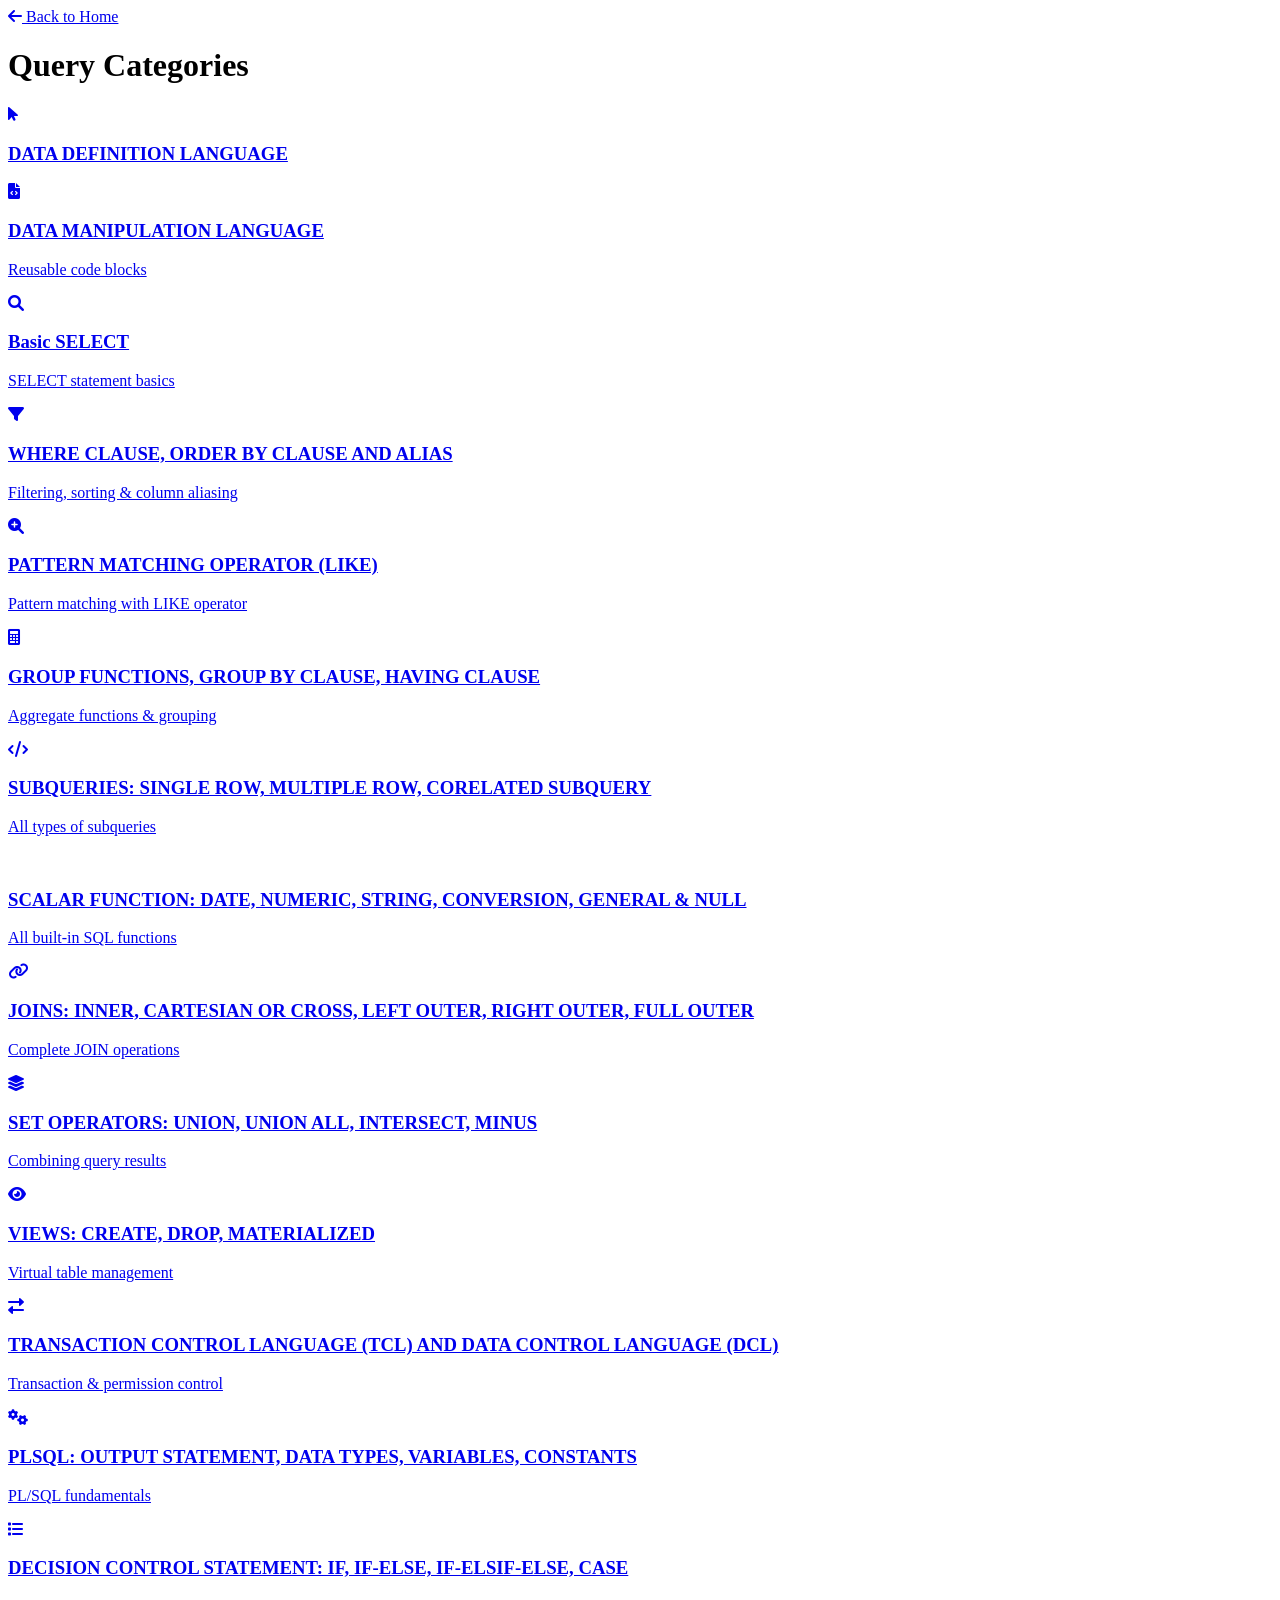
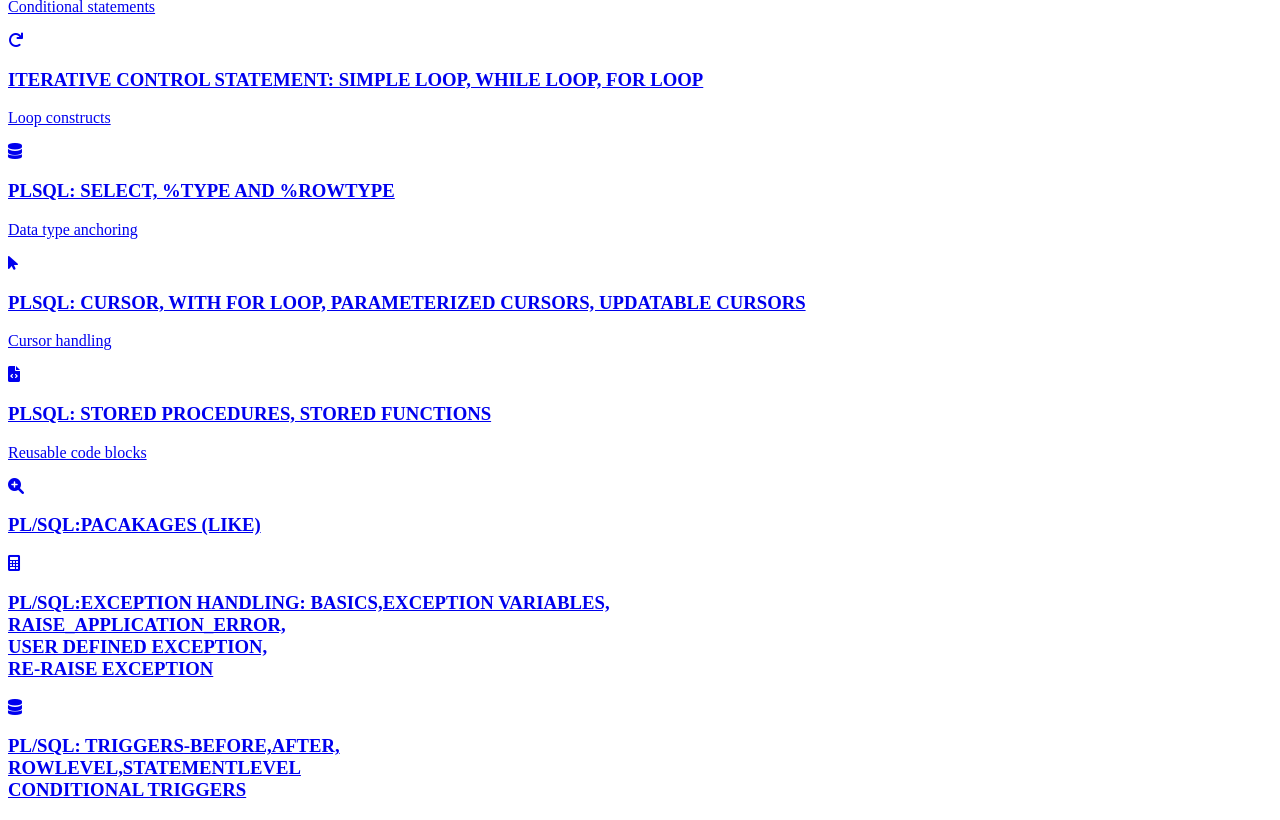
==== categories.html @ a37a0552 "Rename categories.HTML to categories.html" ====
<!DOCTYPE html>
<html lang="en">
<head>
    <meta charset="UTF-8">
    <meta name="viewport" content="width=device-width, initial-scale=1.0">
    <title>DBMS Categories - SQL & PL/SQL</title>
    <link rel="stylesheet" href="style.css">
    <link href="https://cdnjs.cloudflare.com/ajax/libs/font-awesome/6.0.0/css/all.min.css" rel="stylesheet">
</head>
<body>
    <div class="container">
        <header class="page-header">
            <a href="index.html" class="back-btn">
                <i class="fas fa-arrow-left"></i> Back to Home
            </a>
            <h1>Query Categories</h1>
        </header>

        <div class="categories-grid">
            <!-- 1 -->
               <a href="DDL.HTML" class="category-card">
                <div class="card-icon"><i class="fas fa-mouse-pointer"></i></div>
                <h3>DATA DEFINITION LANGUAGE</h3>
               
            </a>

            <!-- 16 -->
            <a href="DML.html" class="category-card">
                <div class="card-icon"><i class="fas fa-file-code"></i></div>
                <h3>DATA MANIPULATION LANGUAGE</h3>
                <p>Reusable code blocks</p>
            </a>
            <a href="basic_select.html" class="category-card">
                <div class="card-icon"><i class="fas fa-search"></i></div>
                <h3>Basic SELECT</h3>
                <p>SELECT statement basics</p>
            </a>

           
            <a href="where.html" class="category-card">
                <div class="card-icon"><i class="fas fa-filter"></i></div>
                <h3>WHERE CLAUSE, ORDER BY CLAUSE AND ALIAS</h3>
                <p>Filtering, sorting & column aliasing</p>
            </a>

            <!-- 3 -->
            <a href="pattern_match.html" class="category-card">
                <div class="card-icon"><i class="fas fa-search-plus"></i></div>
                <h3>PATTERN MATCHING OPERATOR (LIKE)</h3>
                <p>Pattern matching with LIKE operator</p>
            </a>

            <!-- 4 -->
            <a href="group_function.html" class="category-card">
                <div class="card-icon"><i class="fas fa-calculator"></i></div>
                <h3>GROUP FUNCTIONS, GROUP BY CLAUSE, HAVING CLAUSE</h3>
                <p>Aggregate functions & grouping</p>
            </a>

            <!-- 5 -->
            <a href="subqueries.html" class="category-card">
                <div class="card-icon"><i class="fas fa-code"></i></div>
                <h3>SUBQUERIES: SINGLE ROW, MULTIPLE ROW, CORELATED SUBQUERY</h3>
                <p>All types of subqueries</p>
            </a>

            <!-- 6 -->
            <a href="scalor.html" class="category-card">
                <div class="card-icon"><i class="fas fa-function"></i></div>
                <h3>SCALAR FUNCTION: DATE, NUMERIC, STRING, CONVERSION, GENERAL & NULL</h3>
                <p>All built-in SQL functions</p>
            </a>

            <!-- 7 -->
            <a href="joins.html" class="category-card">
                <div class="card-icon"><i class="fas fa-link"></i></div>
                <h3>JOINS: INNER, CARTESIAN OR CROSS, LEFT OUTER, RIGHT OUTER, FULL OUTER</h3>
                <p>Complete JOIN operations</p>
            </a>

            <!-- 8 -->
            <a href="set.html" class="category-card">
                <div class="card-icon"><i class="fas fa-layer-group"></i></div>
                <h3>SET OPERATORS: UNION, UNION ALL, INTERSECT, MINUS</h3>
                <p>Combining query results</p>
            </a>

            <!-- 9 -->
            <a href="views.html" class="category-card">
                <div class="card-icon"><i class="fas fa-eye"></i></div>
                <h3>VIEWS: CREATE, DROP, MATERIALIZED</h3>
                <p>Virtual table management</p>
            </a>

            <!-- 10 -->
            <a href="tcl.html" class="category-card">
                <div class="card-icon"><i class="fas fa-exchange-alt"></i></div>
                <h3>TRANSACTION CONTROL LANGUAGE (TCL) AND DATA CONTROL LANGUAGE (DCL)</h3>
                <p>Transaction & permission control</p>
            </a>

            <!-- 11 -->
            <a href="sql.html" class="category-card">
                <div class="card-icon"><i class="fas fa-cogs"></i></div>
                <h3>PLSQL: OUTPUT STATEMENT, DATA TYPES, VARIABLES, CONSTANTS</h3>
                <p>PL/SQL fundamentals</p>
            </a>

            <!-- 12 -->
            <a href="ifelse.html" class="category-card">
                <div class="card-icon"><i class="fas fa-list"></i></div>
                <h3>DECISION CONTROL STATEMENT: IF, IF-ELSE, IF-ELSIF-ELSE, CASE</h3>
                <p>Conditional statements</p>
            </a>

            <!-- 13 -->
            <a href="loops.html" class="category-card">
                <div class="card-icon"><i class="fas fa-redo"></i></div>
                <h3>ITERATIVE CONTROL STATEMENT: SIMPLE LOOP, WHILE LOOP, FOR LOOP</h3>
                <p>Loop constructs</p>
            </a>

            <!-- 14 -->
            <a href="selecttype.html" class="category-card">
                <div class="card-icon"><i class="fas fa-database"></i></div>
                <h3>PLSQL: SELECT, %TYPE AND %ROWTYPE</h3>
                <p>Data type anchoring</p>
            </a>

            <!-- 15 -->
            <a href="cursors.html" class="category-card">
                <div class="card-icon"><i class="fas fa-mouse-pointer"></i></div>
                <h3>PLSQL: CURSOR, WITH FOR LOOP, PARAMETERIZED CURSORS, UPDATABLE CURSORS</h3>
                <p>Cursor handling</p>
            </a>

            <!-- 16 -->
            <a href="storedproc.html" class="category-card">
                <div class="card-icon"><i class="fas fa-file-code"></i></div>
                <h3>PLSQL: STORED PROCEDURES, STORED FUNCTIONS</h3>
                <p>Reusable code blocks</p>
            </a>
              <a href="pattern_match.html" class="category-card">
                <div class="card-icon"><i class="fas fa-search-plus"></i></div>
                <h3> PL/SQL:PACAKAGES (LIKE)</h3>
                
            </a>

            <!-- 4 -->
            <a href="exception.html" class="category-card">
                <div class="card-icon"><i class="fas fa-calculator"></i></div>
                <h3> PL/SQL:EXCEPTION HANDLING: BASICS,EXCEPTION VARIABLES,<br> RAISE_APPLICATION_ERROR,<br>USER DEFINED EXCEPTION,<br>RE-RAISE EXCEPTION </h3>
                
            </a>
               <a href="trigger.html" class="category-card">
                <div class="card-icon"><i class="fas fa-database"></i></div>
                <h3> PL/SQL: TRIGGERS-BEFORE,AFTER,<br>ROWLEVEL,STATEMENTLEVEL<br>CONDITIONAL TRIGGERS</h3>
                
            </a>


        </div>
    </div>

    <script src="script.js"></script>
</body>
</html>
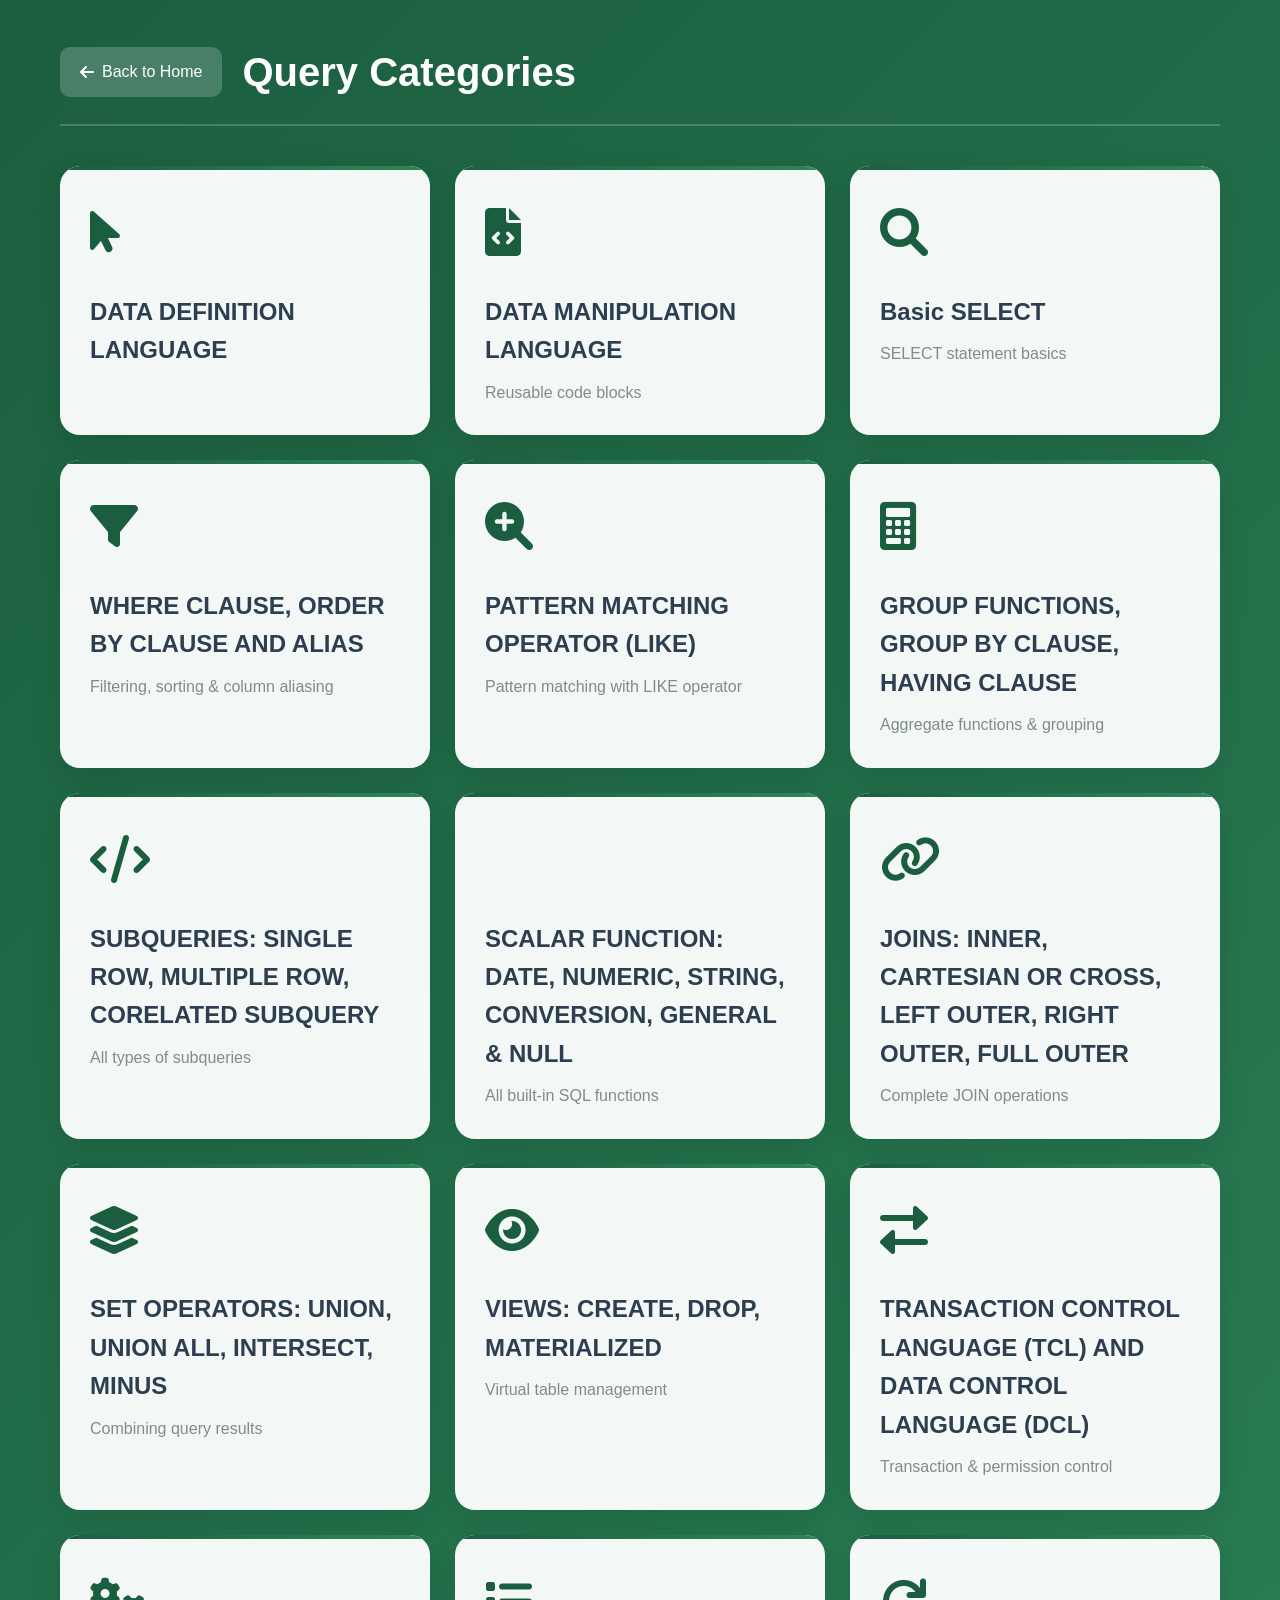
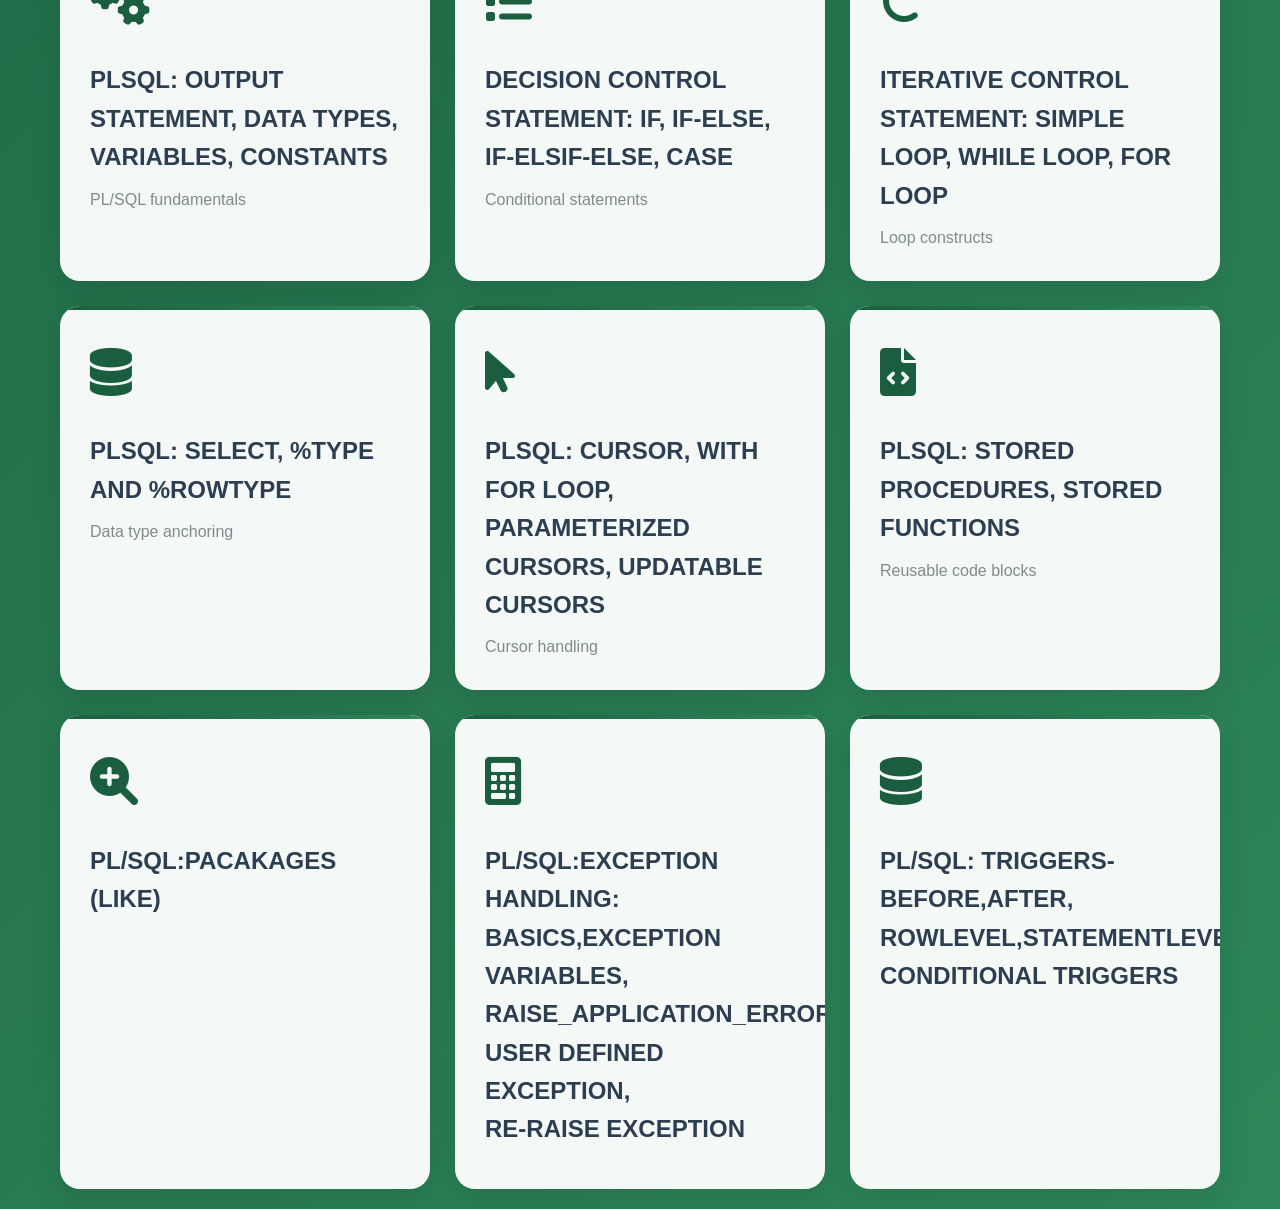
==== commit 6a3b82da: "Update categories.html" ====
--- a/categories.html
+++ b/categories.html
@@ -18,14 +18,14 @@
 
         <div class="categories-grid">
             <!-- 1 -->
-               <a href="DDL.HTML" class="category-card">
+               <a href="ddl.html" class="category-card">
                 <div class="card-icon"><i class="fas fa-mouse-pointer"></i></div>
                 <h3>DATA DEFINITION LANGUAGE</h3>
                
             </a>
 
             <!-- 16 -->
-            <a href="DML.html" class="category-card">
+            <a href="dml.html" class="category-card">
                 <div class="card-icon"><i class="fas fa-file-code"></i></div>
                 <h3>DATA MANIPULATION LANGUAGE</h3>
                 <p>Reusable code blocks</p>
--- a/style.css
+++ b/style.css
@@ -0,0 +1,305 @@
+* {
+    margin: 0;
+    padding: 0;
+    box-sizing: border-box;
+}
+
+body {
+    font-family: 'Segoe UI', Tahoma, Geneva, Verdana, sans-serif;
+    line-height: 1.6;
+    color: #333;
+    background: linear-gradient(135deg, #1b5e3f 0%, #2d8659 100%);
+    min-height: 100vh;
+}
+
+.container {
+    max-width: 1200px;
+    margin: 0 auto;
+    padding: 20px;
+}
+
+/* Hero Section */
+.hero-section {
+    text-align: center;
+    padding: 100px 20px;
+    color: white;
+    background: rgba(255, 255, 255, 0.1);
+    backdrop-filter: blur(10px);
+    border-radius: 20px;
+    margin: 40px 0;
+    box-shadow: 0 20px 40px rgba(0, 0, 0, 0.1);
+}
+
+.main-heading {
+    font-size: 3.5rem;
+    font-weight: 700;
+    margin-bottom: 20px;
+    text-shadow: 2px 2px 4px rgba(0, 0, 0, 0.3);
+}
+
+.sub-heading {
+    font-size: 2rem;
+    font-weight: 400;
+    margin-bottom: 20px;
+    opacity: 0.9;
+}
+
+.hero-text {
+    font-size: 1.2rem;
+    margin-bottom: 40px;
+    max-width: 600px;
+    margin-left: auto;
+    margin-right: auto;
+}
+
+.cta-button {
+    display: inline-flex;
+    align-items: center;
+    gap: 10px;
+    background: linear-gradient(45deg, #2d8659, #3da66f);
+    color: white;
+    padding: 18px 40px;
+    font-size: 1.2rem;
+    font-weight: 600;
+    text-decoration: none;
+    border-radius: 50px;
+    transition: all 0.3s ease;
+    box-shadow: 0 10px 30px rgba(45, 134, 89, 0.4);
+}
+
+.cta-button:hover {
+    transform: translateY(-5px);
+    box-shadow: 0 15px 40px rgba(45, 134, 89, 0.6);
+}
+
+/* Page Header */
+.page-header {
+    display: flex;
+    align-items: center;
+    gap: 20px;
+    margin-bottom: 40px;
+    padding: 20px 0;
+    border-bottom: 2px solid rgba(255, 255, 255, 0.2);
+}
+
+.page-header h1 {
+    color: white;
+    font-size: 2.5rem;
+    flex: 1;
+}
+
+.back-btn {
+    display: flex;
+    align-items: center;
+    gap: 8px;
+    color: white;
+    text-decoration: none;
+    padding: 12px 20px;
+    background: rgba(255, 255, 255, 0.2);
+    border-radius: 10px;
+    transition: all 0.3s ease;
+    backdrop-filter: blur(10px);
+}
+
+.back-btn:hover {
+    background: rgba(255, 255, 255, 0.3);
+    transform: translateX(-5px);
+}
+
+/* Categories Grid */
+.categories-grid {
+    display: grid;
+    grid-template-columns: repeat(auto-fit, minmax(350px, 1fr));
+    gap: 25px;
+    margin-top: 40px;
+}
+
+.category-card {
+    background: rgba(255, 255, 255, 0.95);
+    padding: 30px;
+    border-radius: 20px;
+    text-decoration: none;
+    color: #333;
+    transition: all 0.3s ease;
+    box-shadow: 0 10px 30px rgba(0, 0, 0, 0.1);
+    position: relative;
+    overflow: hidden;
+}
+
+.category-card::before {
+    content: '';
+    position: absolute;
+    top: 0;
+    left: 0;
+    right: 0;
+    height: 4px;
+    background: linear-gradient(90deg, #1b5e3f, #2d8659);
+}
+
+.category-card:hover {
+    transform: translateY(-10px);
+    box-shadow: 0 20px 50px rgba(0, 0, 0, 0.2);
+}
+
+.card-icon {
+    font-size: 3rem;
+    color: #1b5e3f;
+    margin-bottom: 20px;
+}
+
+.category-card h3 {
+    font-size: 1.5rem;
+    margin-bottom: 10px;
+    color: #2c3e50;
+}
+
+.category-card p {
+    color: #7f8c8d;
+    font-size: 1rem;
+}
+
+/* Questions Container */
+.questions-container {
+    display: grid;
+    gap: 25px;
+    margin-top: 40px;
+}
+
+.question-card {
+    background: rgba(255, 255, 255, 0.95);
+    border-radius: 20px;
+    padding: 30px;
+    margin:15px;
+    box-shadow: 0 10px 30px rgba(0, 0, 0, 0.1);
+    backdrop-filter: blur(10px);
+}
+
+.question-card h3 {
+    color: #2c3e50;
+    font-size: 1.4rem;
+    margin-bottom: 20px;
+    padding-bottom: 15px;
+    border-bottom: 2px solid #ecf0f1;
+}
+
+.toggle-solution {
+    background: linear-gradient(45deg, #1b5e3f, #2d8659);
+    color: white;
+    border: none;
+    padding: 12px 24px;
+    border-radius: 25px;
+    cursor: pointer;
+    font-size: 1rem;
+    font-weight: 500;
+    transition: all 0.3s ease;
+    display: flex;
+    align-items: center;
+    gap: 8px;
+}
+
+.toggle-solution:hover {
+    transform: translateY(-2px);
+    box-shadow: 0 8px 25px rgba(45, 134, 89, 0.4);
+}
+
+.solution {
+    margin-top: 20px;
+    padding: 20px;
+    background: #f8f9fa;
+    border-radius: 15px;
+    border-left: 4px solid #1b5e3f;
+}
+
+.solution.hidden {
+    display: none;
+}
+
+pre {
+    background: #2d3748;
+    padding: 20px;
+    border-radius: 10px;
+    margin-bottom: 15px;
+    overflow-x: auto;
+}
+
+code {
+    font-family: 'Courier New', monospace;
+    font-size: 0.95rem;
+    color: #e2e8f0;
+}
+
+.solution p {
+    margin: 0;
+    color: #4a5568;
+    font-size: 1rem;
+}
+
+/* Responsive Design */
+@media (max-width: 768px) {
+    .container {
+        padding: 15px;
+    }
+    
+    .main-heading {
+        font-size: 2.5rem;
+    }
+    
+    .sub-heading {
+        font-size: 1.5rem;
+    }
+    
+    .categories-grid {
+        grid-template-columns: 1fr;
+        gap: 20px;
+    }
+    
+    .page-header {
+        flex-direction: column;
+        align-items: stretch;
+        text-align: center;
+    }
+    
+    .page-header h1 {
+        margin-top: 10px;
+    }
+}
+
+@media (max-width: 480px) {
+    .hero-section {
+        padding: 60px 20px;
+    }
+    
+    .main-heading {
+        font-size: 2rem;
+    }
+    
+    .cta-button {
+        padding: 15px 30px;
+        font-size: 1rem;
+    }
+}
+
+/* Smooth scrolling */
+html {
+    scroll-behavior: smooth;
+}
+
+/* Loading animation */
+@keyframes fadeInUp {
+    from {
+        opacity: 0;
+        transform: translateY(30px);
+    }
+    to {
+        opacity: 1;
+        transform: translateY(0);
+    }
+}
+
+.category-card, .question-card {
+    animation: fadeInUp 0.6s ease forwards;
+}
+
+.category-card:nth-child(1) { animation-delay: 0.1s; }
+.category-card:nth-child(2) { animation-delay: 0.2s; }
+.category-card:nth-child(3) { animation-delay: 0.3s; }
